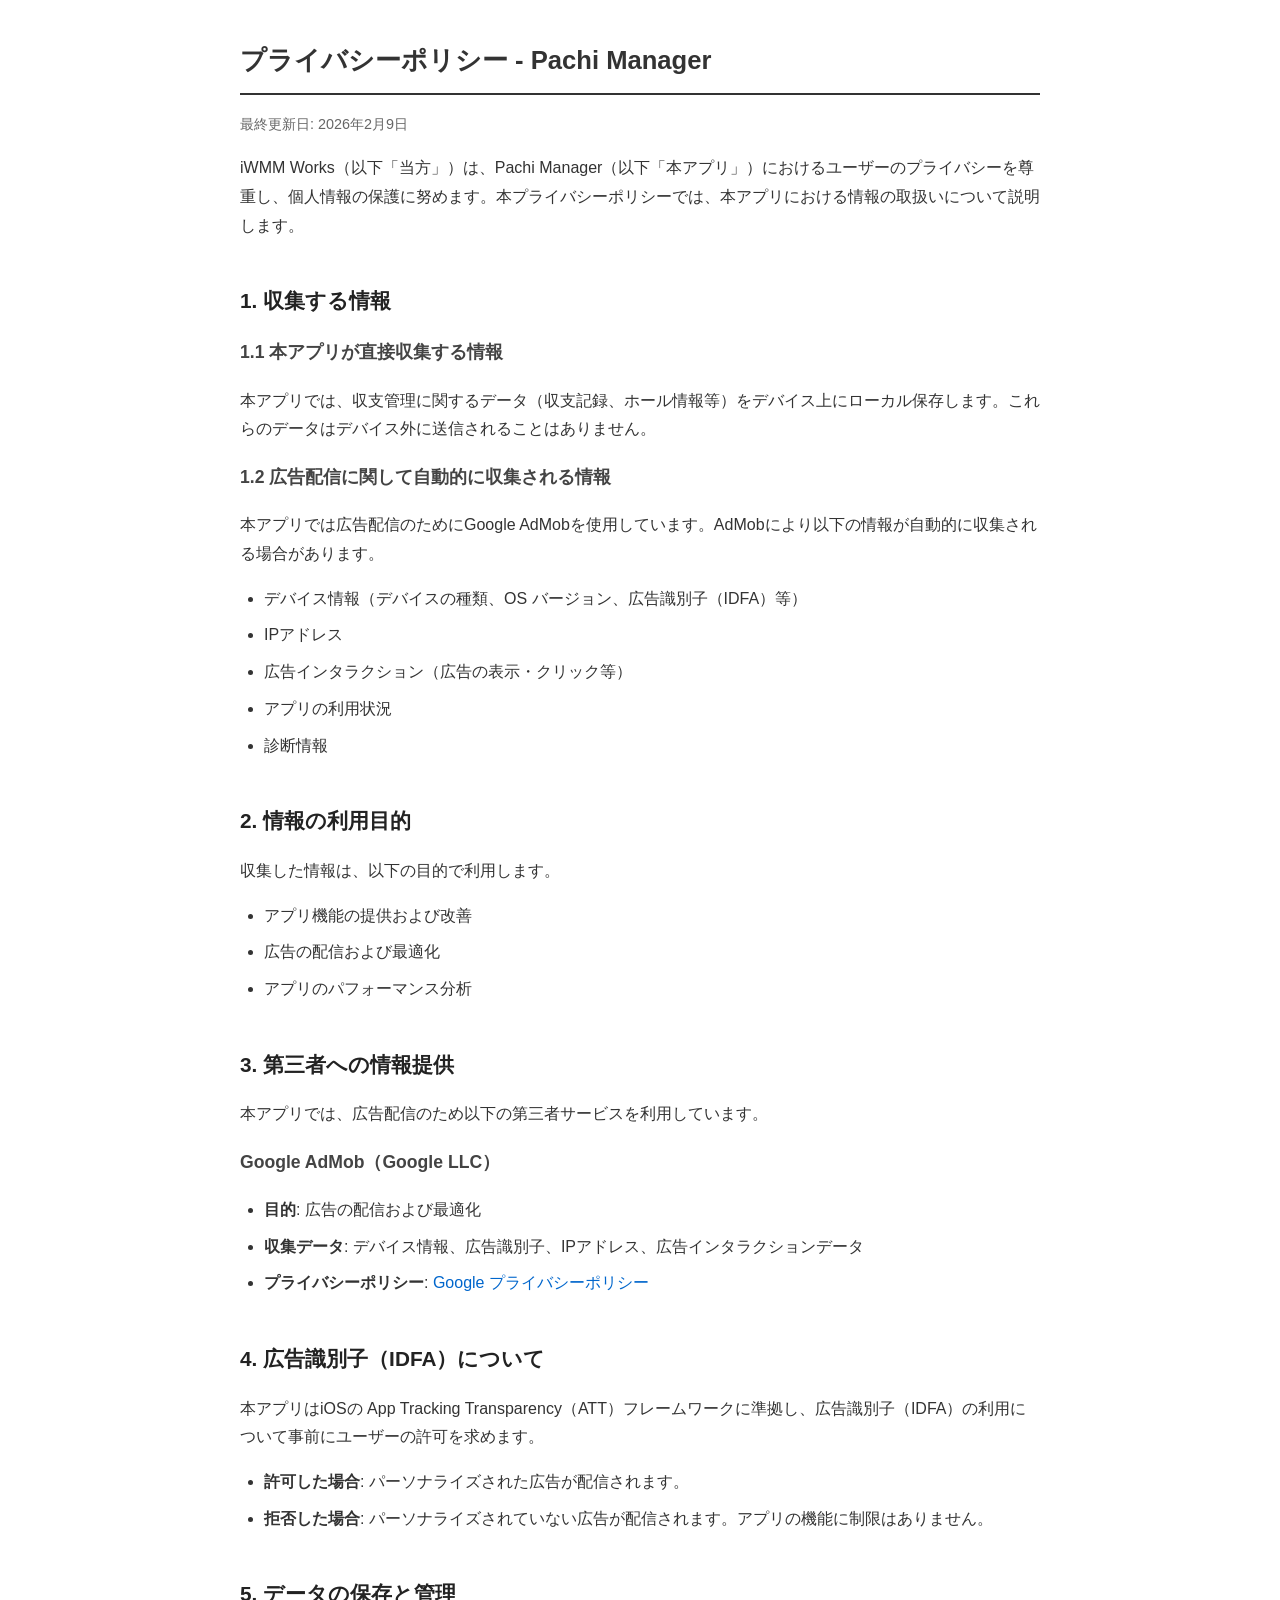
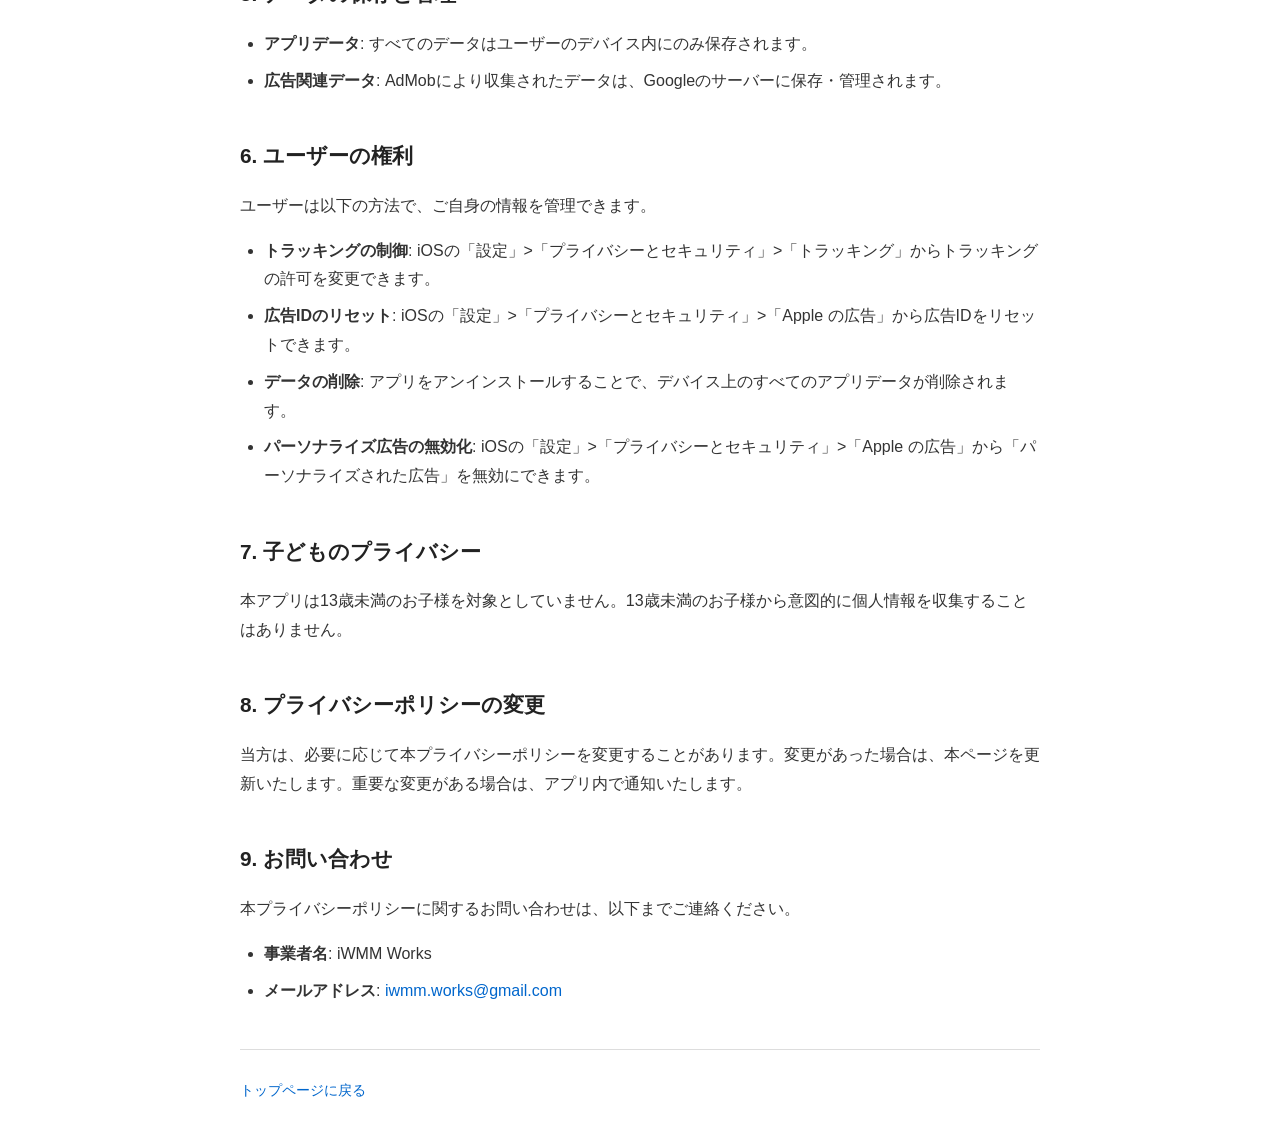
==== pachi-manager/index.html @ fe73ad9b "feat: プライバシーポリシーページを作成（slot-analyzer, pachi-manager） - 共通CSS（assets/style.css） - Slot Analyzer プライバシ" ====
<!DOCTYPE html>
<html lang="ja">
<head>
  <meta charset="UTF-8">
  <meta name="viewport" content="width=device-width, initial-scale=1.0">
  <title>プライバシーポリシー - Pachi Manager</title>
  <link rel="stylesheet" href="../assets/style.css">
</head>
<body>
  <h1>プライバシーポリシー - Pachi Manager</h1>
  <p class="updated">最終更新日: 2026年2月9日</p>

  <p>iWMM Works（以下「当方」）は、Pachi Manager（以下「本アプリ」）におけるユーザーのプライバシーを尊重し、個人情報の保護に努めます。本プライバシーポリシーでは、本アプリにおける情報の取扱いについて説明します。</p>

  <h2>1. 収集する情報</h2>

  <h3>1.1 本アプリが直接収集する情報</h3>
  <p>本アプリでは、収支管理に関するデータ（収支記録、ホール情報等）をデバイス上にローカル保存します。これらのデータはデバイス外に送信されることはありません。</p>

  <h3>1.2 広告配信に関して自動的に収集される情報</h3>
  <p>本アプリでは広告配信のためにGoogle AdMobを使用しています。AdMobにより以下の情報が自動的に収集される場合があります。</p>
  <ul>
    <li>デバイス情報（デバイスの種類、OS バージョン、広告識別子（IDFA）等）</li>
    <li>IPアドレス</li>
    <li>広告インタラクション（広告の表示・クリック等）</li>
    <li>アプリの利用状況</li>
    <li>診断情報</li>
  </ul>

  <h2>2. 情報の利用目的</h2>
  <p>収集した情報は、以下の目的で利用します。</p>
  <ul>
    <li>アプリ機能の提供および改善</li>
    <li>広告の配信および最適化</li>
    <li>アプリのパフォーマンス分析</li>
  </ul>

  <h2>3. 第三者への情報提供</h2>
  <p>本アプリでは、広告配信のため以下の第三者サービスを利用しています。</p>
  <h3>Google AdMob（Google LLC）</h3>
  <ul>
    <li><strong>目的</strong>: 広告の配信および最適化</li>
    <li><strong>収集データ</strong>: デバイス情報、広告識別子、IPアドレス、広告インタラクションデータ</li>
    <li><strong>プライバシーポリシー</strong>: <a href="https://policies.google.com/privacy" target="_blank" rel="noopener noreferrer">Google プライバシーポリシー</a></li>
  </ul>

  <h2>4. 広告識別子（IDFA）について</h2>
  <p>本アプリはiOSの App Tracking Transparency（ATT）フレームワークに準拠し、広告識別子（IDFA）の利用について事前にユーザーの許可を求めます。</p>
  <ul>
    <li><strong>許可した場合</strong>: パーソナライズされた広告が配信されます。</li>
    <li><strong>拒否した場合</strong>: パーソナライズされていない広告が配信されます。アプリの機能に制限はありません。</li>
  </ul>

  <h2>5. データの保存と管理</h2>
  <ul>
    <li><strong>アプリデータ</strong>: すべてのデータはユーザーのデバイス内にのみ保存されます。</li>
    <li><strong>広告関連データ</strong>: AdMobにより収集されたデータは、Googleのサーバーに保存・管理されます。</li>
  </ul>

  <h2>6. ユーザーの権利</h2>
  <p>ユーザーは以下の方法で、ご自身の情報を管理できます。</p>
  <ul>
    <li><strong>トラッキングの制御</strong>: iOSの「設定」>「プライバシーとセキュリティ」>「トラッキング」からトラッキングの許可を変更できます。</li>
    <li><strong>広告IDのリセット</strong>: iOSの「設定」>「プライバシーとセキュリティ」>「Apple の広告」から広告IDをリセットできます。</li>
    <li><strong>データの削除</strong>: アプリをアンインストールすることで、デバイス上のすべてのアプリデータが削除されます。</li>
    <li><strong>パーソナライズ広告の無効化</strong>: iOSの「設定」>「プライバシーとセキュリティ」>「Apple の広告」から「パーソナライズされた広告」を無効にできます。</li>
  </ul>

  <h2>7. 子どものプライバシー</h2>
  <p>本アプリは13歳未満のお子様を対象としていません。13歳未満のお子様から意図的に個人情報を収集することはありません。</p>

  <h2>8. プライバシーポリシーの変更</h2>
  <p>当方は、必要に応じて本プライバシーポリシーを変更することがあります。変更があった場合は、本ページを更新いたします。重要な変更がある場合は、アプリ内で通知いたします。</p>

  <h2>9. お問い合わせ</h2>
  <p>本プライバシーポリシーに関するお問い合わせは、以下までご連絡ください。</p>
  <ul>
    <li><strong>事業者名</strong>: iWMM Works</li>
    <li><strong>メールアドレス</strong>: <a href="mailto:iwmm.works@gmail.com">iwmm.works@gmail.com</a></li>
  </ul>

  <footer>
    <p><a href="../">トップページに戻る</a></p>
  </footer>
</body>
</html>
---- assets/style.css ----
body {
  font-family: -apple-system, BlinkMacSystemFont, 'Hiragino Sans', sans-serif;
  max-width: 800px;
  margin: 0 auto;
  padding: 20px;
  line-height: 1.8;
  color: #333;
  background-color: #fff;
}

h1 {
  border-bottom: 2px solid #333;
  padding-bottom: 10px;
  font-size: 1.6em;
}

h2 {
  margin-top: 2em;
  font-size: 1.3em;
  color: #222;
}

h3 {
  font-size: 1.1em;
  color: #444;
}

a {
  color: #0066cc;
  text-decoration: none;
}

a:hover {
  text-decoration: underline;
}

ul {
  padding-left: 1.5em;
}

li {
  margin-bottom: 0.5em;
}

.updated {
  color: #666;
  font-size: 0.9em;
}

footer {
  margin-top: 3em;
  padding-top: 1em;
  border-top: 1px solid #ddd;
  font-size: 0.9em;
  color: #666;
}
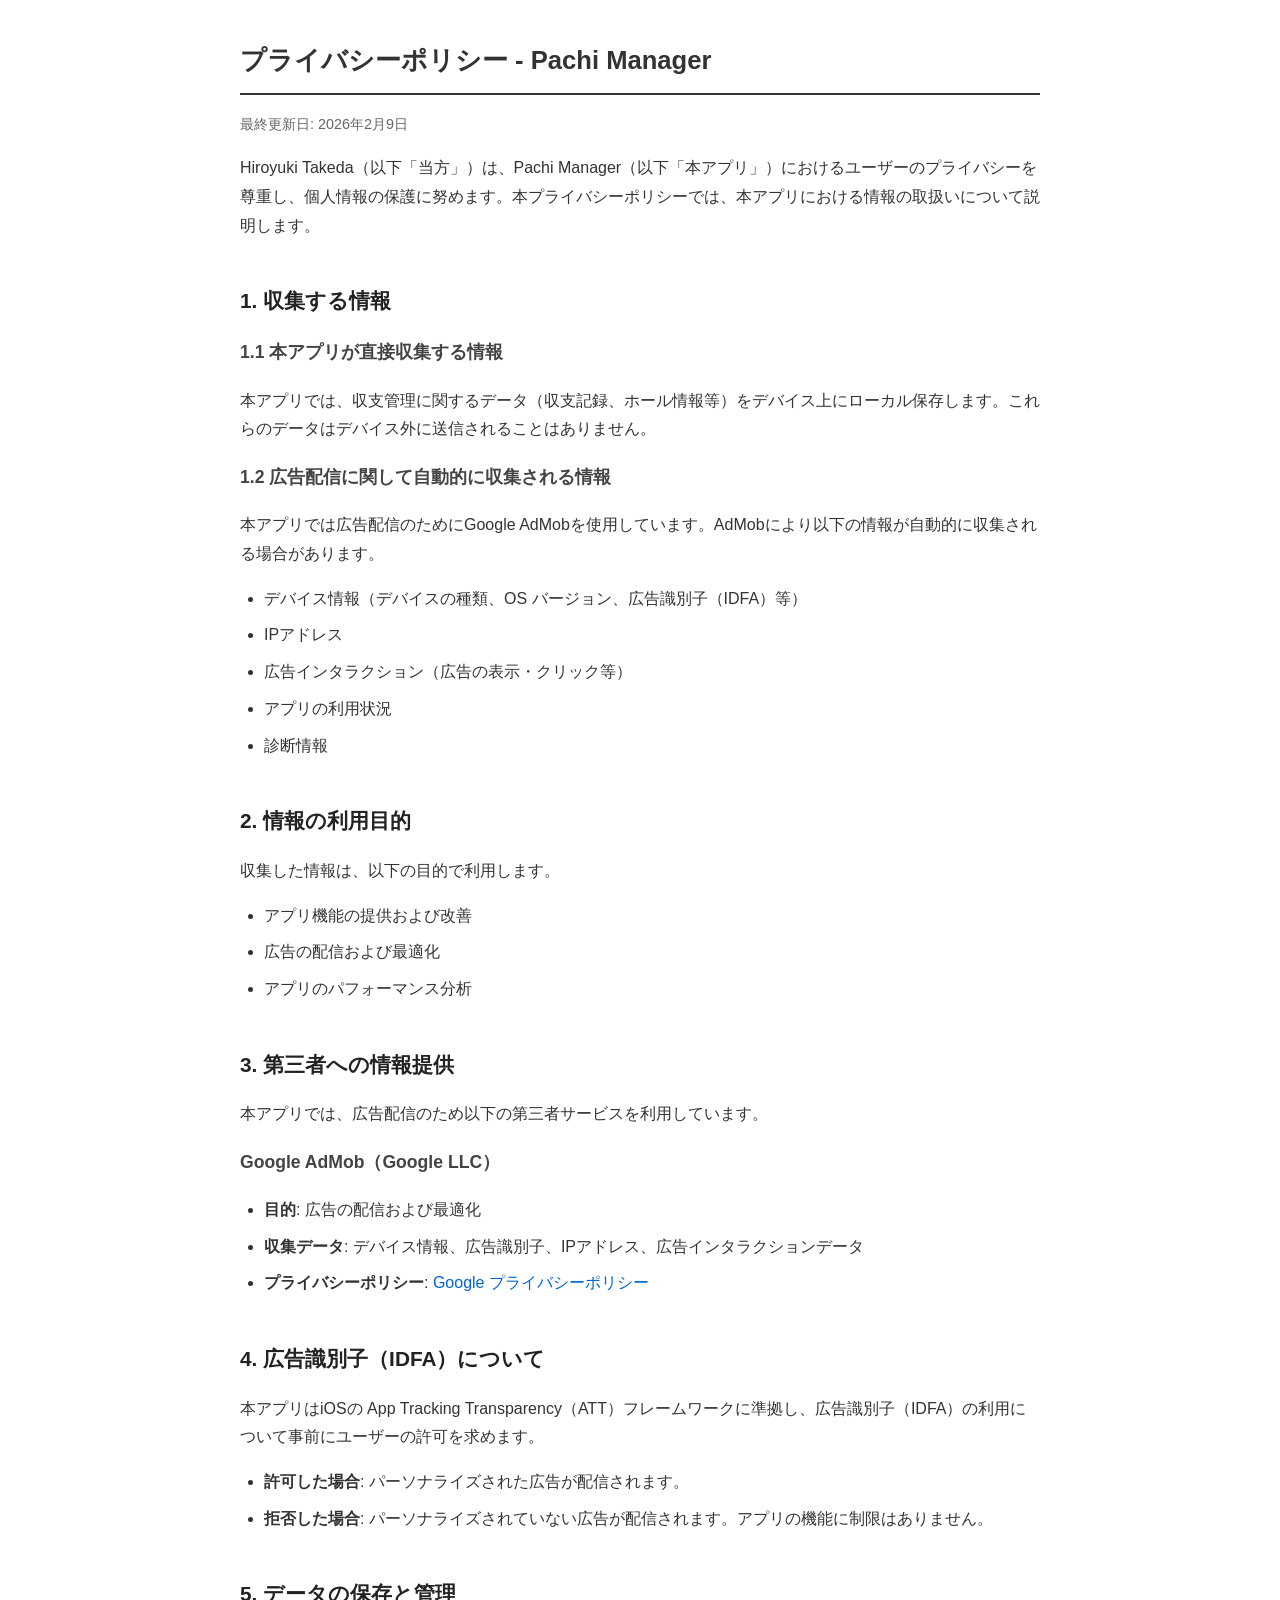
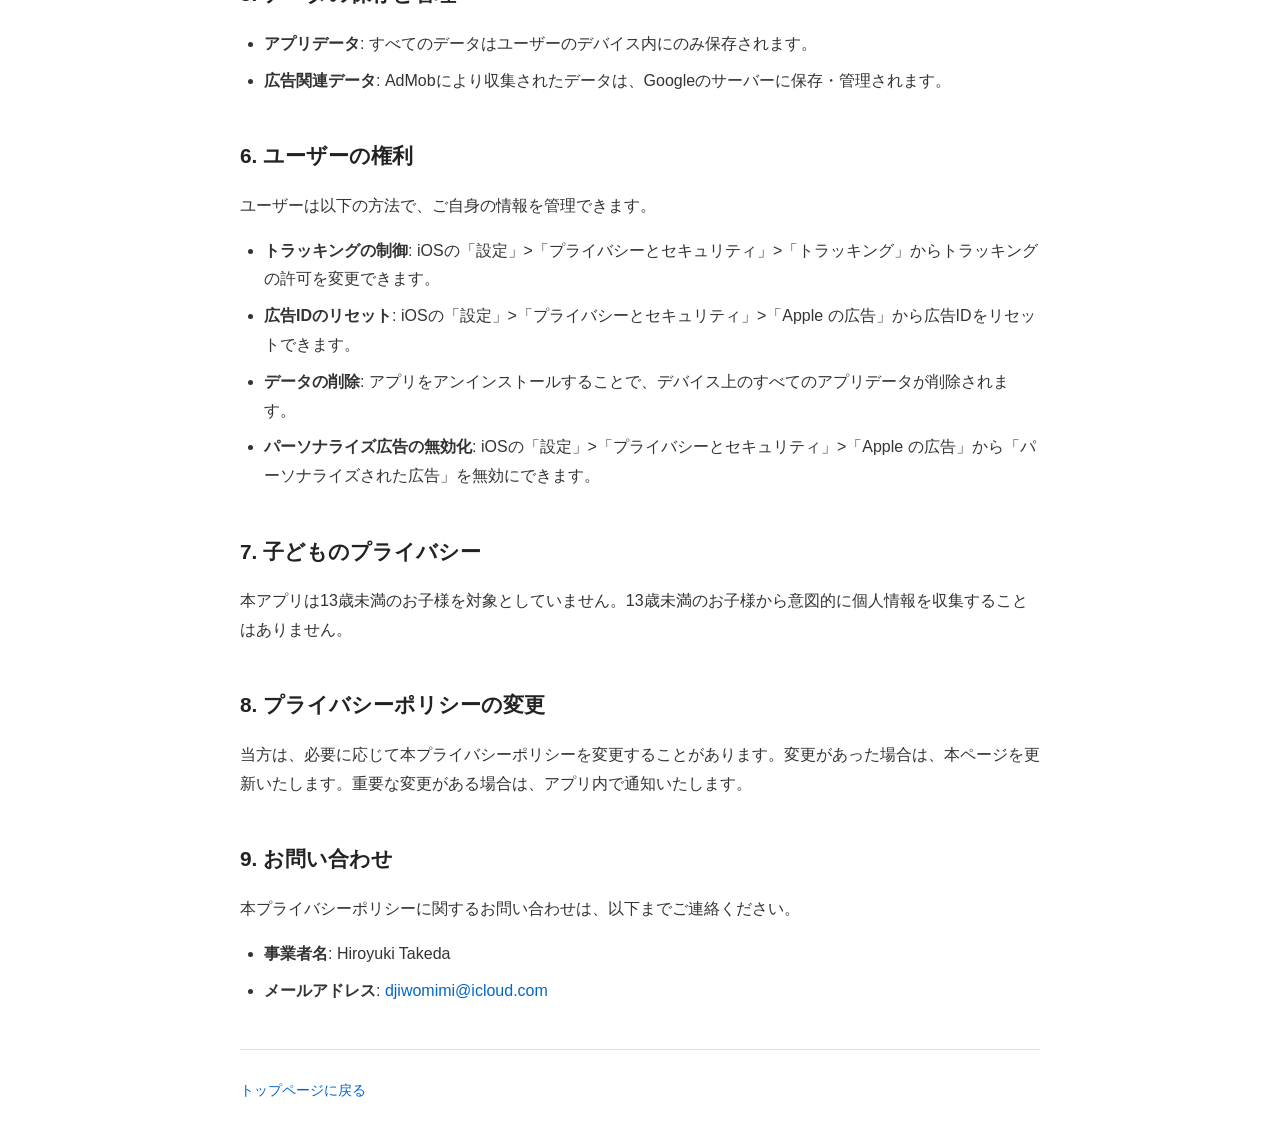
==== commit 86ce58db: "fix: 事業者名とメールアドレスを修正 - 事業者名: iWMM Works → Hiroyuki Takeda（個人名） - メールアドレス: iwmm.works@gmail.com → dji" ====
--- a/pachi-manager/index.html
+++ b/pachi-manager/index.html
@@ -10,7 +10,7 @@
   <h1>プライバシーポリシー - Pachi Manager</h1>
   <p class="updated">最終更新日: 2026年2月9日</p>
 
-  <p>iWMM Works（以下「当方」）は、Pachi Manager（以下「本アプリ」）におけるユーザーのプライバシーを尊重し、個人情報の保護に努めます。本プライバシーポリシーでは、本アプリにおける情報の取扱いについて説明します。</p>
+  <p>Hiroyuki Takeda（以下「当方」）は、Pachi Manager（以下「本アプリ」）におけるユーザーのプライバシーを尊重し、個人情報の保護に努めます。本プライバシーポリシーでは、本アプリにおける情報の取扱いについて説明します。</p>
 
   <h2>1. 収集する情報</h2>
 
@@ -75,8 +75,8 @@
   <h2>9. お問い合わせ</h2>
   <p>本プライバシーポリシーに関するお問い合わせは、以下までご連絡ください。</p>
   <ul>
-    <li><strong>事業者名</strong>: iWMM Works</li>
-    <li><strong>メールアドレス</strong>: <a href="mailto:iwmm.works@gmail.com">iwmm.works@gmail.com</a></li>
+    <li><strong>事業者名</strong>: Hiroyuki Takeda</li>
+    <li><strong>メールアドレス</strong>: <a href="mailto:djiwomimi@icloud.com">djiwomimi@icloud.com</a></li>
   </ul>
 
   <footer>
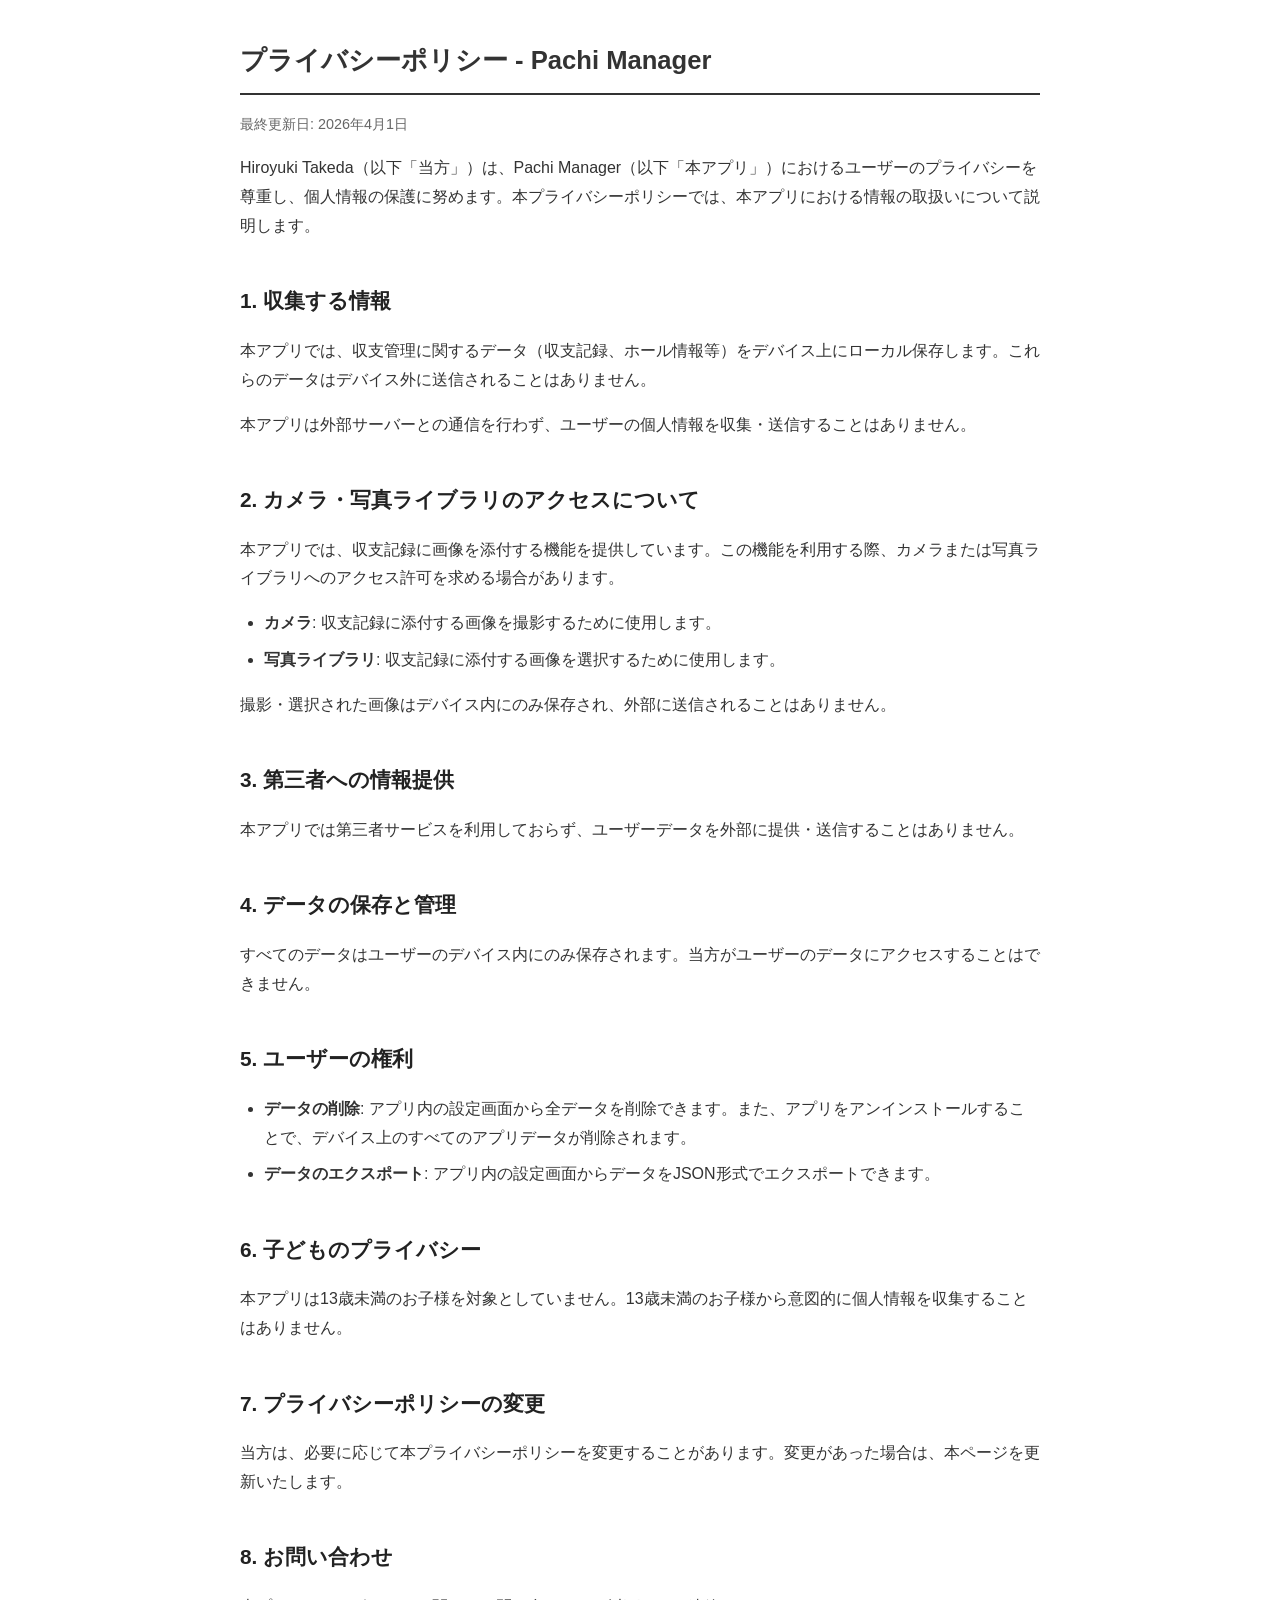
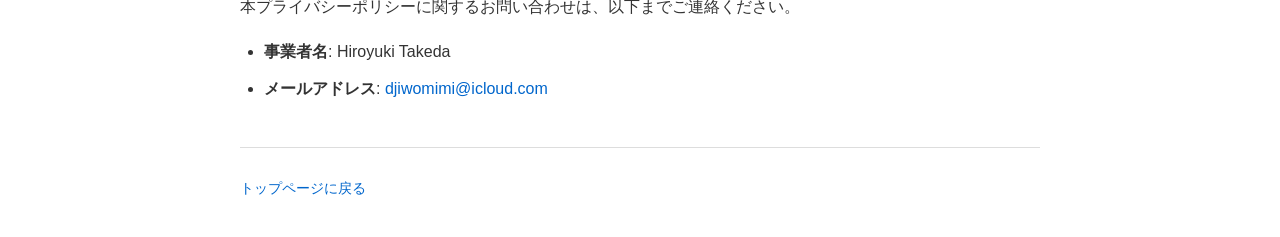
==== commit 1437e649: "fix(pachi-manager): AdMob関連記載を削除、アプリ実態に合わせてポリシー更新" ====
--- a/pachi-manager/index.html
+++ b/pachi-manager/index.html
@@ -8,71 +8,41 @@
 </head>
 <body>
   <h1>プライバシーポリシー - Pachi Manager</h1>
-  <p class="updated">最終更新日: 2026年2月9日</p>
+  <p class="updated">最終更新日: 2026年4月1日</p>
 
   <p>Hiroyuki Takeda（以下「当方」）は、Pachi Manager（以下「本アプリ」）におけるユーザーのプライバシーを尊重し、個人情報の保護に努めます。本プライバシーポリシーでは、本アプリにおける情報の取扱いについて説明します。</p>
 
   <h2>1. 収集する情報</h2>
+  <p>本アプリでは、収支管理に関するデータ（収支記録、ホール情報等）をデバイス上にローカル保存します。これらのデータはデバイス外に送信されることはありません。</p>
+  <p>本アプリは外部サーバーとの通信を行わず、ユーザーの個人情報を収集・送信することはありません。</p>
 
-  <h3>1.1 本アプリが直接収集する情報</h3>
-  <p>本アプリでは、収支管理に関するデータ（収支記録、ホール情報等）をデバイス上にローカル保存します。これらのデータはデバイス外に送信されることはありません。</p>
+  <h2>2. カメラ・写真ライブラリのアクセスについて</h2>
+  <p>本アプリでは、収支記録に画像を添付する機能を提供しています。この機能を利用する際、カメラまたは写真ライブラリへのアクセス許可を求める場合があります。</p>
+  <ul>
+    <li><strong>カメラ</strong>: 収支記録に添付する画像を撮影するために使用します。</li>
+    <li><strong>写真ライブラリ</strong>: 収支記録に添付する画像を選択するために使用します。</li>
+  </ul>
+  <p>撮影・選択された画像はデバイス内にのみ保存され、外部に送信されることはありません。</p>
 
-  <h3>1.2 広告配信に関して自動的に収集される情報</h3>
-  <p>本アプリでは広告配信のためにGoogle AdMobを使用しています。AdMobにより以下の情報が自動的に収集される場合があります。</p>
+  <h2>3. 第三者への情報提供</h2>
+  <p>本アプリでは第三者サービスを利用しておらず、ユーザーデータを外部に提供・送信することはありません。</p>
+
+  <h2>4. データの保存と管理</h2>
+  <p>すべてのデータはユーザーのデバイス内にのみ保存されます。当方がユーザーのデータにアクセスすることはできません。</p>
+
+  <h2>5. ユーザーの権利</h2>
   <ul>
-    <li>デバイス情報（デバイスの種類、OS バージョン、広告識別子（IDFA）等）</li>
-    <li>IPアドレス</li>
-    <li>広告インタラクション（広告の表示・クリック等）</li>
-    <li>アプリの利用状況</li>
-    <li>診断情報</li>
+    <li><strong>データの削除</strong>: アプリ内の設定画面から全データを削除できます。また、アプリをアンインストールすることで、デバイス上のすべてのアプリデータが削除されます。</li>
+    <li><strong>データのエクスポート</strong>: アプリ内の設定画面からデータをJSON形式でエクスポートできます。</li>
   </ul>
 
-  <h2>2. 情報の利用目的</h2>
-  <p>収集した情報は、以下の目的で利用します。</p>
-  <ul>
-    <li>アプリ機能の提供および改善</li>
-    <li>広告の配信および最適化</li>
-    <li>アプリのパフォーマンス分析</li>
-  </ul>
-
-  <h2>3. 第三者への情報提供</h2>
-  <p>本アプリでは、広告配信のため以下の第三者サービスを利用しています。</p>
-  <h3>Google AdMob（Google LLC）</h3>
-  <ul>
-    <li><strong>目的</strong>: 広告の配信および最適化</li>
-    <li><strong>収集データ</strong>: デバイス情報、広告識別子、IPアドレス、広告インタラクションデータ</li>
-    <li><strong>プライバシーポリシー</strong>: <a href="https://policies.google.com/privacy" target="_blank" rel="noopener noreferrer">Google プライバシーポリシー</a></li>
-  </ul>
-
-  <h2>4. 広告識別子（IDFA）について</h2>
-  <p>本アプリはiOSの App Tracking Transparency（ATT）フレームワークに準拠し、広告識別子（IDFA）の利用について事前にユーザーの許可を求めます。</p>
-  <ul>
-    <li><strong>許可した場合</strong>: パーソナライズされた広告が配信されます。</li>
-    <li><strong>拒否した場合</strong>: パーソナライズされていない広告が配信されます。アプリの機能に制限はありません。</li>
-  </ul>
-
-  <h2>5. データの保存と管理</h2>
-  <ul>
-    <li><strong>アプリデータ</strong>: すべてのデータはユーザーのデバイス内にのみ保存されます。</li>
-    <li><strong>広告関連データ</strong>: AdMobにより収集されたデータは、Googleのサーバーに保存・管理されます。</li>
-  </ul>
-
-  <h2>6. ユーザーの権利</h2>
-  <p>ユーザーは以下の方法で、ご自身の情報を管理できます。</p>
-  <ul>
-    <li><strong>トラッキングの制御</strong>: iOSの「設定」>「プライバシーとセキュリティ」>「トラッキング」からトラッキングの許可を変更できます。</li>
-    <li><strong>広告IDのリセット</strong>: iOSの「設定」>「プライバシーとセキュリティ」>「Apple の広告」から広告IDをリセットできます。</li>
-    <li><strong>データの削除</strong>: アプリをアンインストールすることで、デバイス上のすべてのアプリデータが削除されます。</li>
-    <li><strong>パーソナライズ広告の無効化</strong>: iOSの「設定」>「プライバシーとセキュリティ」>「Apple の広告」から「パーソナライズされた広告」を無効にできます。</li>
-  </ul>
-
-  <h2>7. 子どものプライバシー</h2>
+  <h2>6. 子どものプライバシー</h2>
   <p>本アプリは13歳未満のお子様を対象としていません。13歳未満のお子様から意図的に個人情報を収集することはありません。</p>
 
-  <h2>8. プライバシーポリシーの変更</h2>
-  <p>当方は、必要に応じて本プライバシーポリシーを変更することがあります。変更があった場合は、本ページを更新いたします。重要な変更がある場合は、アプリ内で通知いたします。</p>
+  <h2>7. プライバシーポリシーの変更</h2>
+  <p>当方は、必要に応じて本プライバシーポリシーを変更することがあります。変更があった場合は、本ページを更新いたします。</p>
 
-  <h2>9. お問い合わせ</h2>
+  <h2>8. お問い合わせ</h2>
   <p>本プライバシーポリシーに関するお問い合わせは、以下までご連絡ください。</p>
   <ul>
     <li><strong>事業者名</strong>: Hiroyuki Takeda</li>
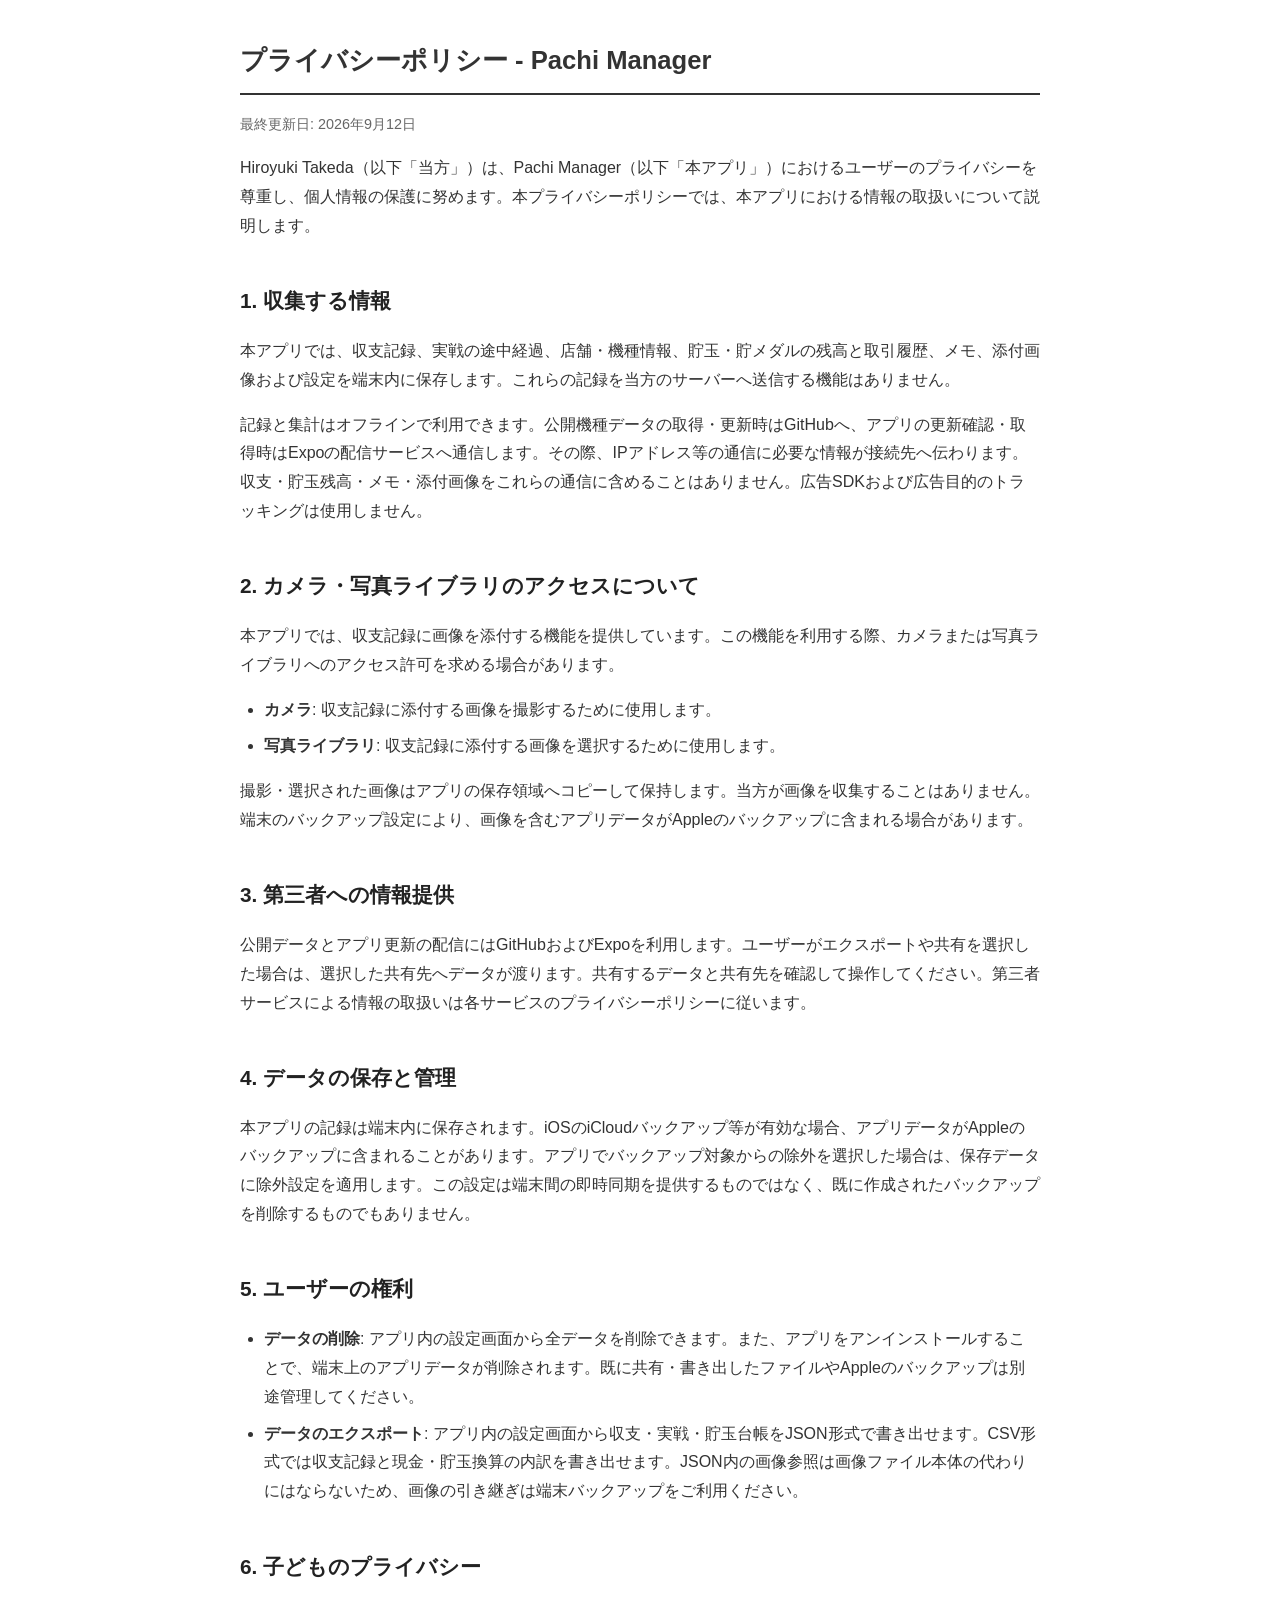
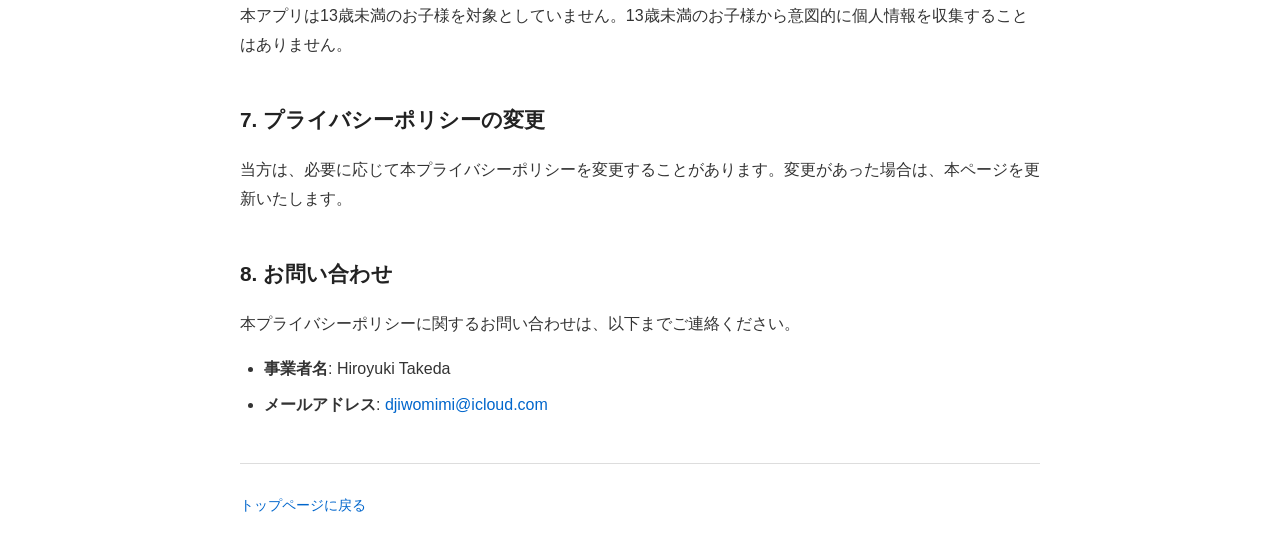
==== commit 973bb093: "docs(pachi-manager): プライバシーポリシーを刷新版の仕様に更新" ====
--- a/pachi-manager/index.html
+++ b/pachi-manager/index.html
@@ -8,13 +8,13 @@
 </head>
 <body>
   <h1>プライバシーポリシー - Pachi Manager</h1>
-  <p class="updated">最終更新日: 2026年4月1日</p>
+  <p class="updated">最終更新日: 2026年9月12日</p>
 
   <p>Hiroyuki Takeda（以下「当方」）は、Pachi Manager（以下「本アプリ」）におけるユーザーのプライバシーを尊重し、個人情報の保護に努めます。本プライバシーポリシーでは、本アプリにおける情報の取扱いについて説明します。</p>
 
   <h2>1. 収集する情報</h2>
-  <p>本アプリでは、収支管理に関するデータ（収支記録、ホール情報等）をデバイス上にローカル保存します。これらのデータはデバイス外に送信されることはありません。</p>
-  <p>本アプリは外部サーバーとの通信を行わず、ユーザーの個人情報を収集・送信することはありません。</p>
+  <p>本アプリでは、収支記録、実戦の途中経過、店舗・機種情報、貯玉・貯メダルの残高と取引履歴、メモ、添付画像および設定を端末内に保存します。これらの記録を当方のサーバーへ送信する機能はありません。</p>
+  <p>記録と集計はオフラインで利用できます。公開機種データの取得・更新時はGitHubへ、アプリの更新確認・取得時はExpoの配信サービスへ通信します。その際、IPアドレス等の通信に必要な情報が接続先へ伝わります。収支・貯玉残高・メモ・添付画像をこれらの通信に含めることはありません。広告SDKおよび広告目的のトラッキングは使用しません。</p>
 
   <h2>2. カメラ・写真ライブラリのアクセスについて</h2>
   <p>本アプリでは、収支記録に画像を添付する機能を提供しています。この機能を利用する際、カメラまたは写真ライブラリへのアクセス許可を求める場合があります。</p>
@@ -22,18 +22,18 @@
     <li><strong>カメラ</strong>: 収支記録に添付する画像を撮影するために使用します。</li>
     <li><strong>写真ライブラリ</strong>: 収支記録に添付する画像を選択するために使用します。</li>
   </ul>
-  <p>撮影・選択された画像はデバイス内にのみ保存され、外部に送信されることはありません。</p>
+  <p>撮影・選択された画像はアプリの保存領域へコピーして保持します。当方が画像を収集することはありません。端末のバックアップ設定により、画像を含むアプリデータがAppleのバックアップに含まれる場合があります。</p>
 
   <h2>3. 第三者への情報提供</h2>
-  <p>本アプリでは第三者サービスを利用しておらず、ユーザーデータを外部に提供・送信することはありません。</p>
+  <p>公開データとアプリ更新の配信にはGitHubおよびExpoを利用します。ユーザーがエクスポートや共有を選択した場合は、選択した共有先へデータが渡ります。共有するデータと共有先を確認して操作してください。第三者サービスによる情報の取扱いは各サービスのプライバシーポリシーに従います。</p>
 
   <h2>4. データの保存と管理</h2>
-  <p>すべてのデータはユーザーのデバイス内にのみ保存されます。当方がユーザーのデータにアクセスすることはできません。</p>
+  <p>本アプリの記録は端末内に保存されます。iOSのiCloudバックアップ等が有効な場合、アプリデータがAppleのバックアップに含まれることがあります。アプリでバックアップ対象からの除外を選択した場合は、保存データに除外設定を適用します。この設定は端末間の即時同期を提供するものではなく、既に作成されたバックアップを削除するものでもありません。</p>
 
   <h2>5. ユーザーの権利</h2>
   <ul>
-    <li><strong>データの削除</strong>: アプリ内の設定画面から全データを削除できます。また、アプリをアンインストールすることで、デバイス上のすべてのアプリデータが削除されます。</li>
-    <li><strong>データのエクスポート</strong>: アプリ内の設定画面からデータをJSON形式でエクスポートできます。</li>
+    <li><strong>データの削除</strong>: アプリ内の設定画面から全データを削除できます。また、アプリをアンインストールすることで、端末上のアプリデータが削除されます。既に共有・書き出したファイルやAppleのバックアップは別途管理してください。</li>
+    <li><strong>データのエクスポート</strong>: アプリ内の設定画面から収支・実戦・貯玉台帳をJSON形式で書き出せます。CSV形式では収支記録と現金・貯玉換算の内訳を書き出せます。JSON内の画像参照は画像ファイル本体の代わりにはならないため、画像の引き継ぎは端末バックアップをご利用ください。</li>
   </ul>
 
   <h2>6. 子どものプライバシー</h2>
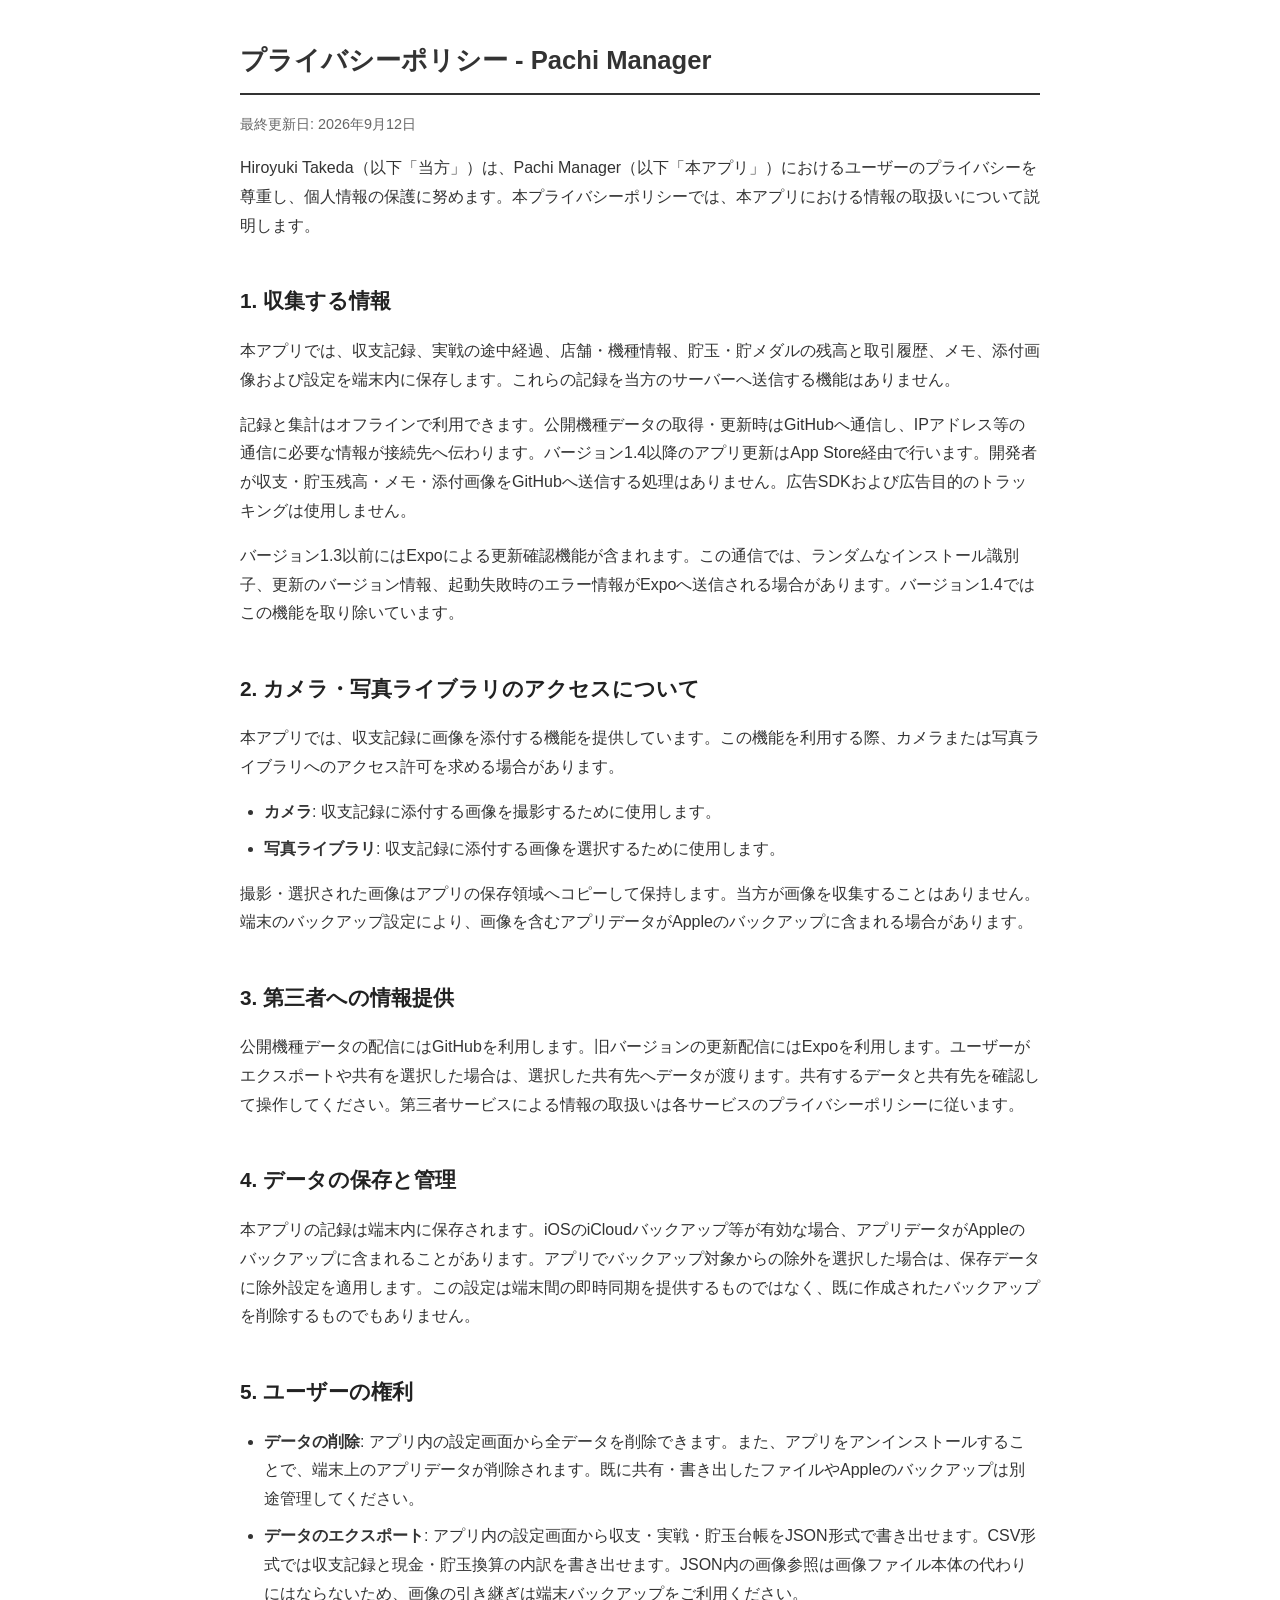
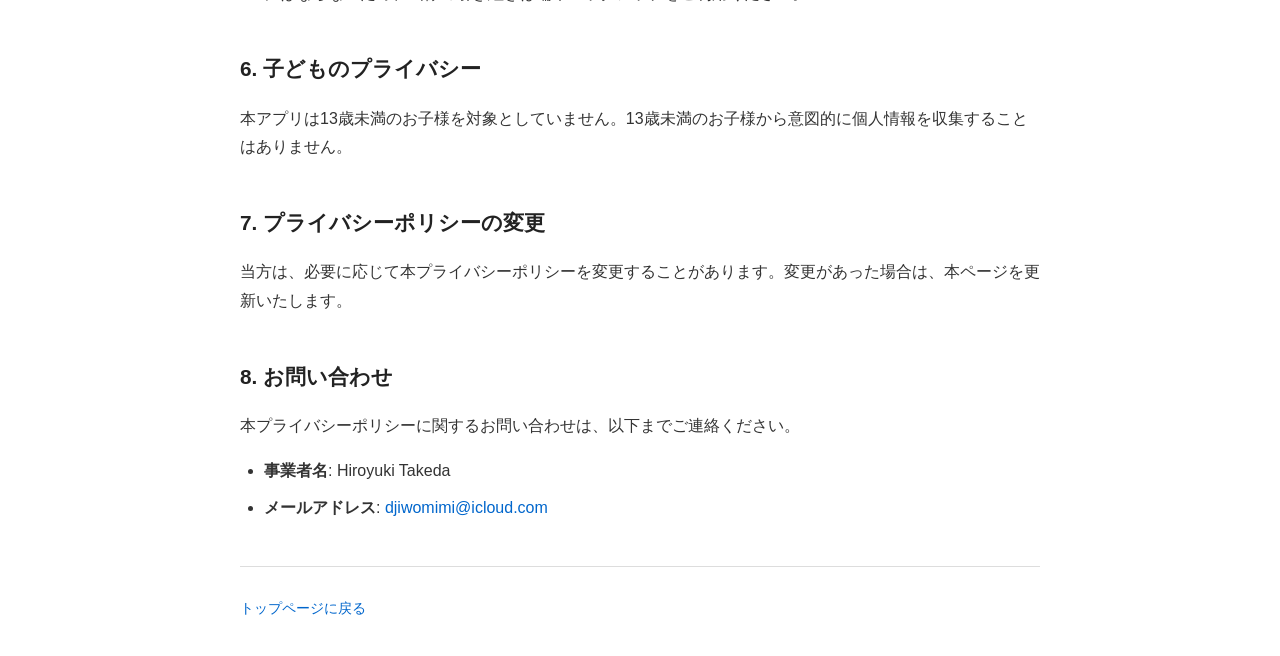
==== commit 602cf53a: "docs(pachi-manager): App Store更新への統一と旧版の通信を明記" ====
--- a/pachi-manager/index.html
+++ b/pachi-manager/index.html
@@ -14,7 +14,8 @@
 
   <h2>1. 収集する情報</h2>
   <p>本アプリでは、収支記録、実戦の途中経過、店舗・機種情報、貯玉・貯メダルの残高と取引履歴、メモ、添付画像および設定を端末内に保存します。これらの記録を当方のサーバーへ送信する機能はありません。</p>
-  <p>記録と集計はオフラインで利用できます。公開機種データの取得・更新時はGitHubへ、アプリの更新確認・取得時はExpoの配信サービスへ通信します。その際、IPアドレス等の通信に必要な情報が接続先へ伝わります。収支・貯玉残高・メモ・添付画像をこれらの通信に含めることはありません。広告SDKおよび広告目的のトラッキングは使用しません。</p>
+  <p>記録と集計はオフラインで利用できます。公開機種データの取得・更新時はGitHubへ通信し、IPアドレス等の通信に必要な情報が接続先へ伝わります。バージョン1.4以降のアプリ更新はApp Store経由で行います。開発者が収支・貯玉残高・メモ・添付画像をGitHubへ送信する処理はありません。広告SDKおよび広告目的のトラッキングは使用しません。</p>
+  <p>バージョン1.3以前にはExpoによる更新確認機能が含まれます。この通信では、ランダムなインストール識別子、更新のバージョン情報、起動失敗時のエラー情報がExpoへ送信される場合があります。バージョン1.4ではこの機能を取り除いています。</p>
 
   <h2>2. カメラ・写真ライブラリのアクセスについて</h2>
   <p>本アプリでは、収支記録に画像を添付する機能を提供しています。この機能を利用する際、カメラまたは写真ライブラリへのアクセス許可を求める場合があります。</p>
@@ -25,7 +26,7 @@
   <p>撮影・選択された画像はアプリの保存領域へコピーして保持します。当方が画像を収集することはありません。端末のバックアップ設定により、画像を含むアプリデータがAppleのバックアップに含まれる場合があります。</p>
 
   <h2>3. 第三者への情報提供</h2>
-  <p>公開データとアプリ更新の配信にはGitHubおよびExpoを利用します。ユーザーがエクスポートや共有を選択した場合は、選択した共有先へデータが渡ります。共有するデータと共有先を確認して操作してください。第三者サービスによる情報の取扱いは各サービスのプライバシーポリシーに従います。</p>
+  <p>公開機種データの配信にはGitHubを利用します。旧バージョンの更新配信にはExpoを利用します。ユーザーがエクスポートや共有を選択した場合は、選択した共有先へデータが渡ります。共有するデータと共有先を確認して操作してください。第三者サービスによる情報の取扱いは各サービスのプライバシーポリシーに従います。</p>
 
   <h2>4. データの保存と管理</h2>
   <p>本アプリの記録は端末内に保存されます。iOSのiCloudバックアップ等が有効な場合、アプリデータがAppleのバックアップに含まれることがあります。アプリでバックアップ対象からの除外を選択した場合は、保存データに除外設定を適用します。この設定は端末間の即時同期を提供するものではなく、既に作成されたバックアップを削除するものでもありません。</p>
